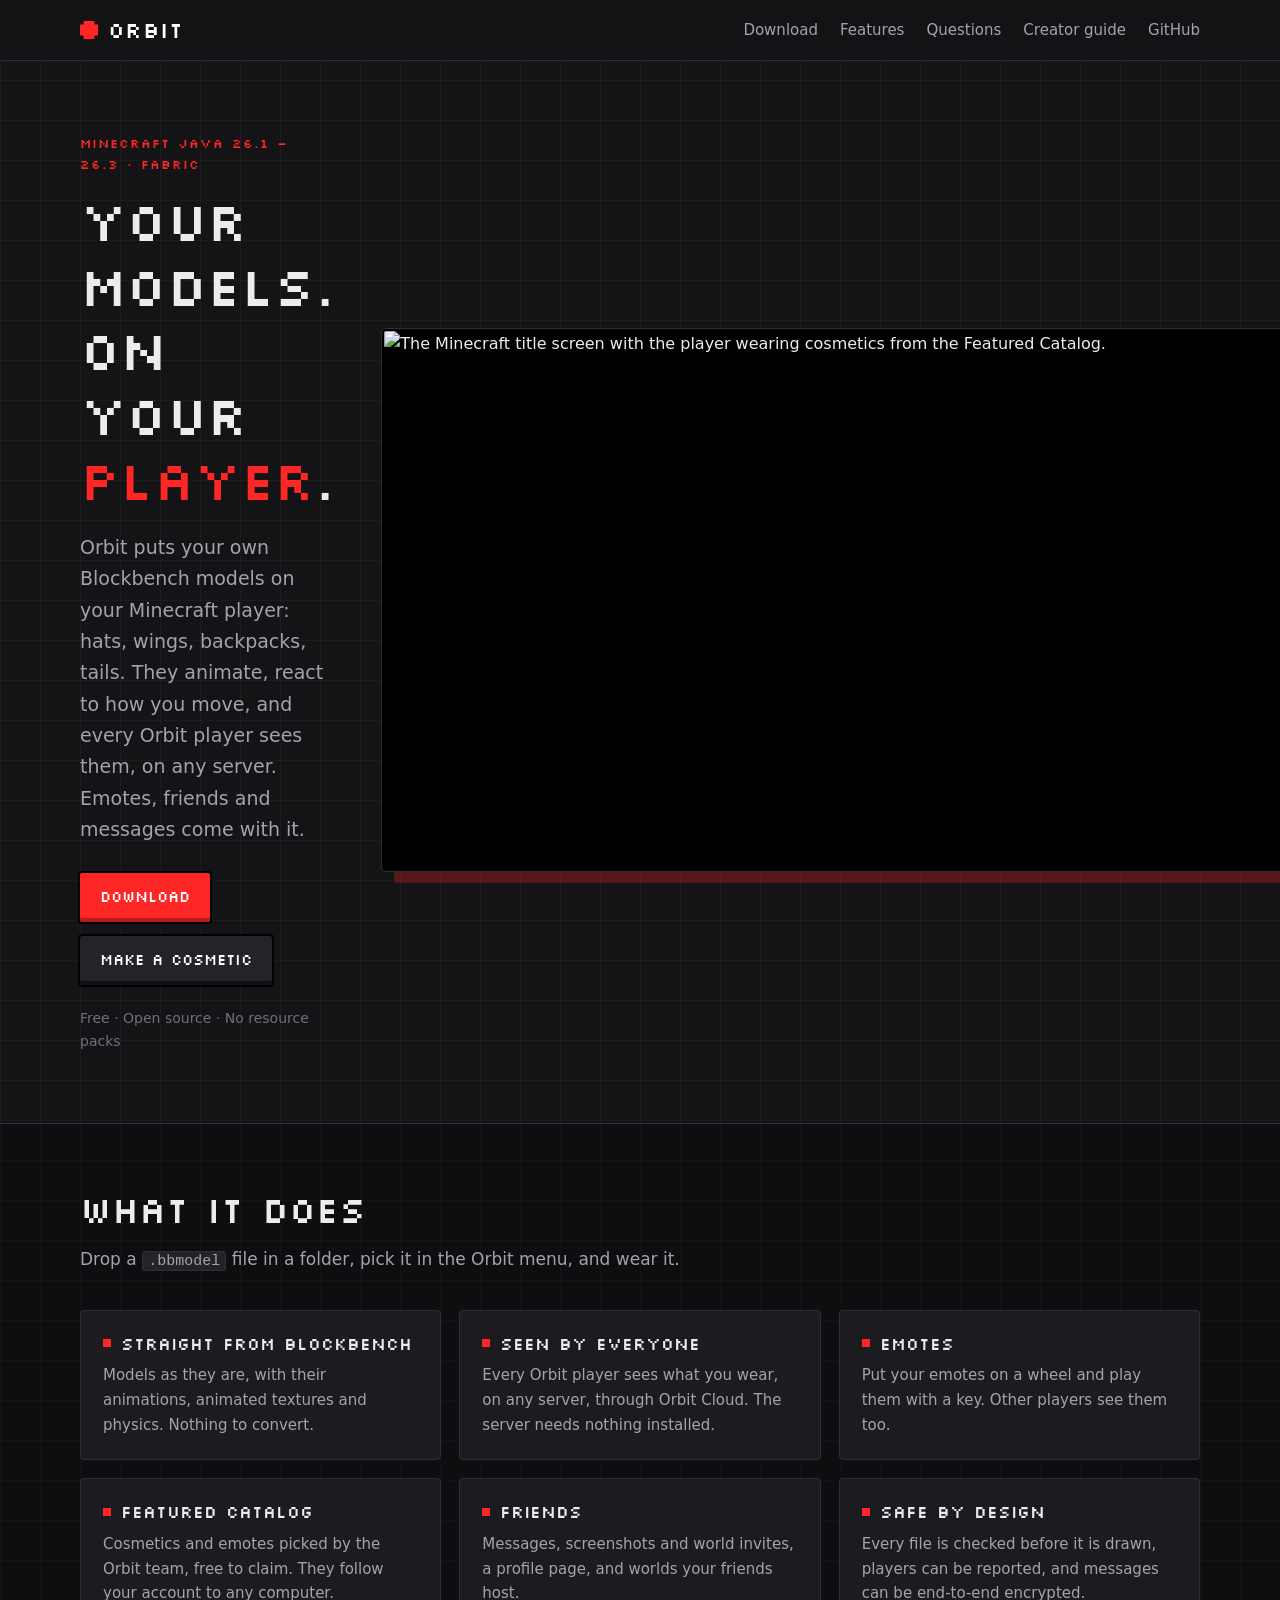
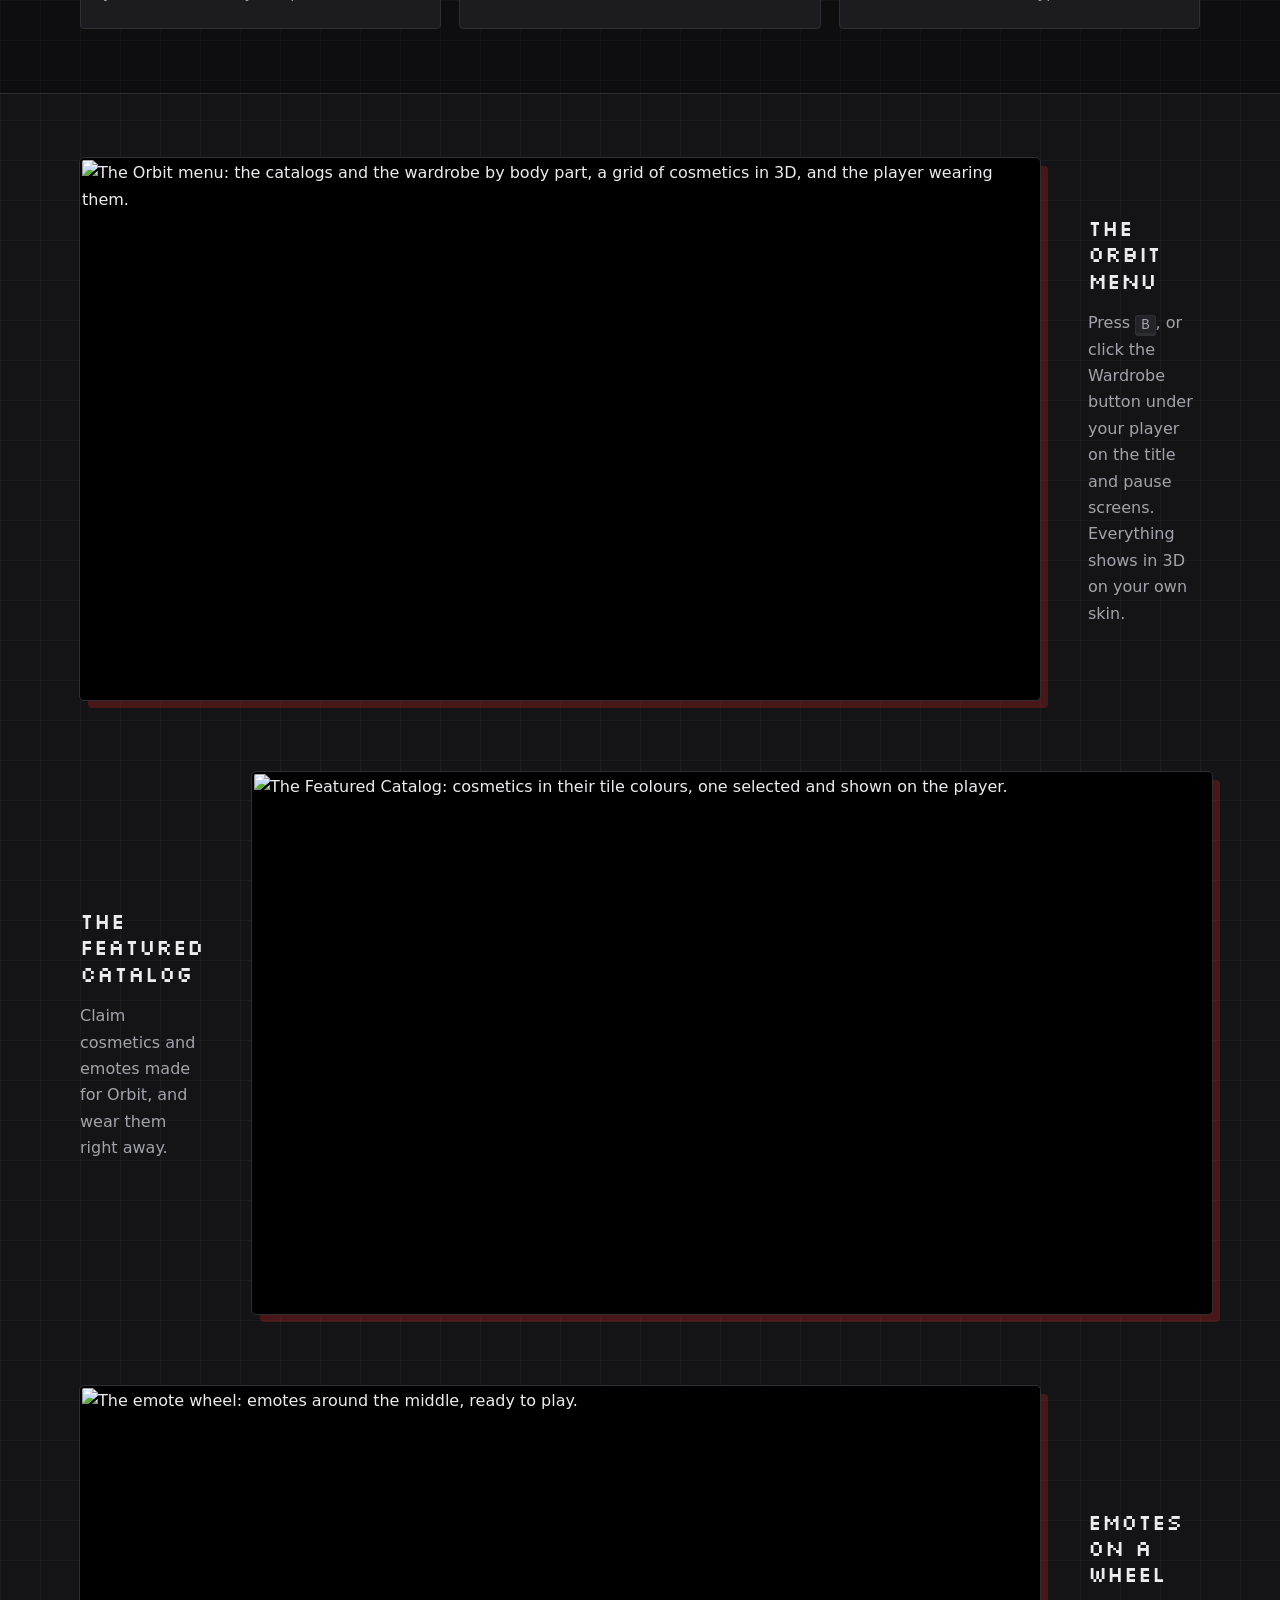
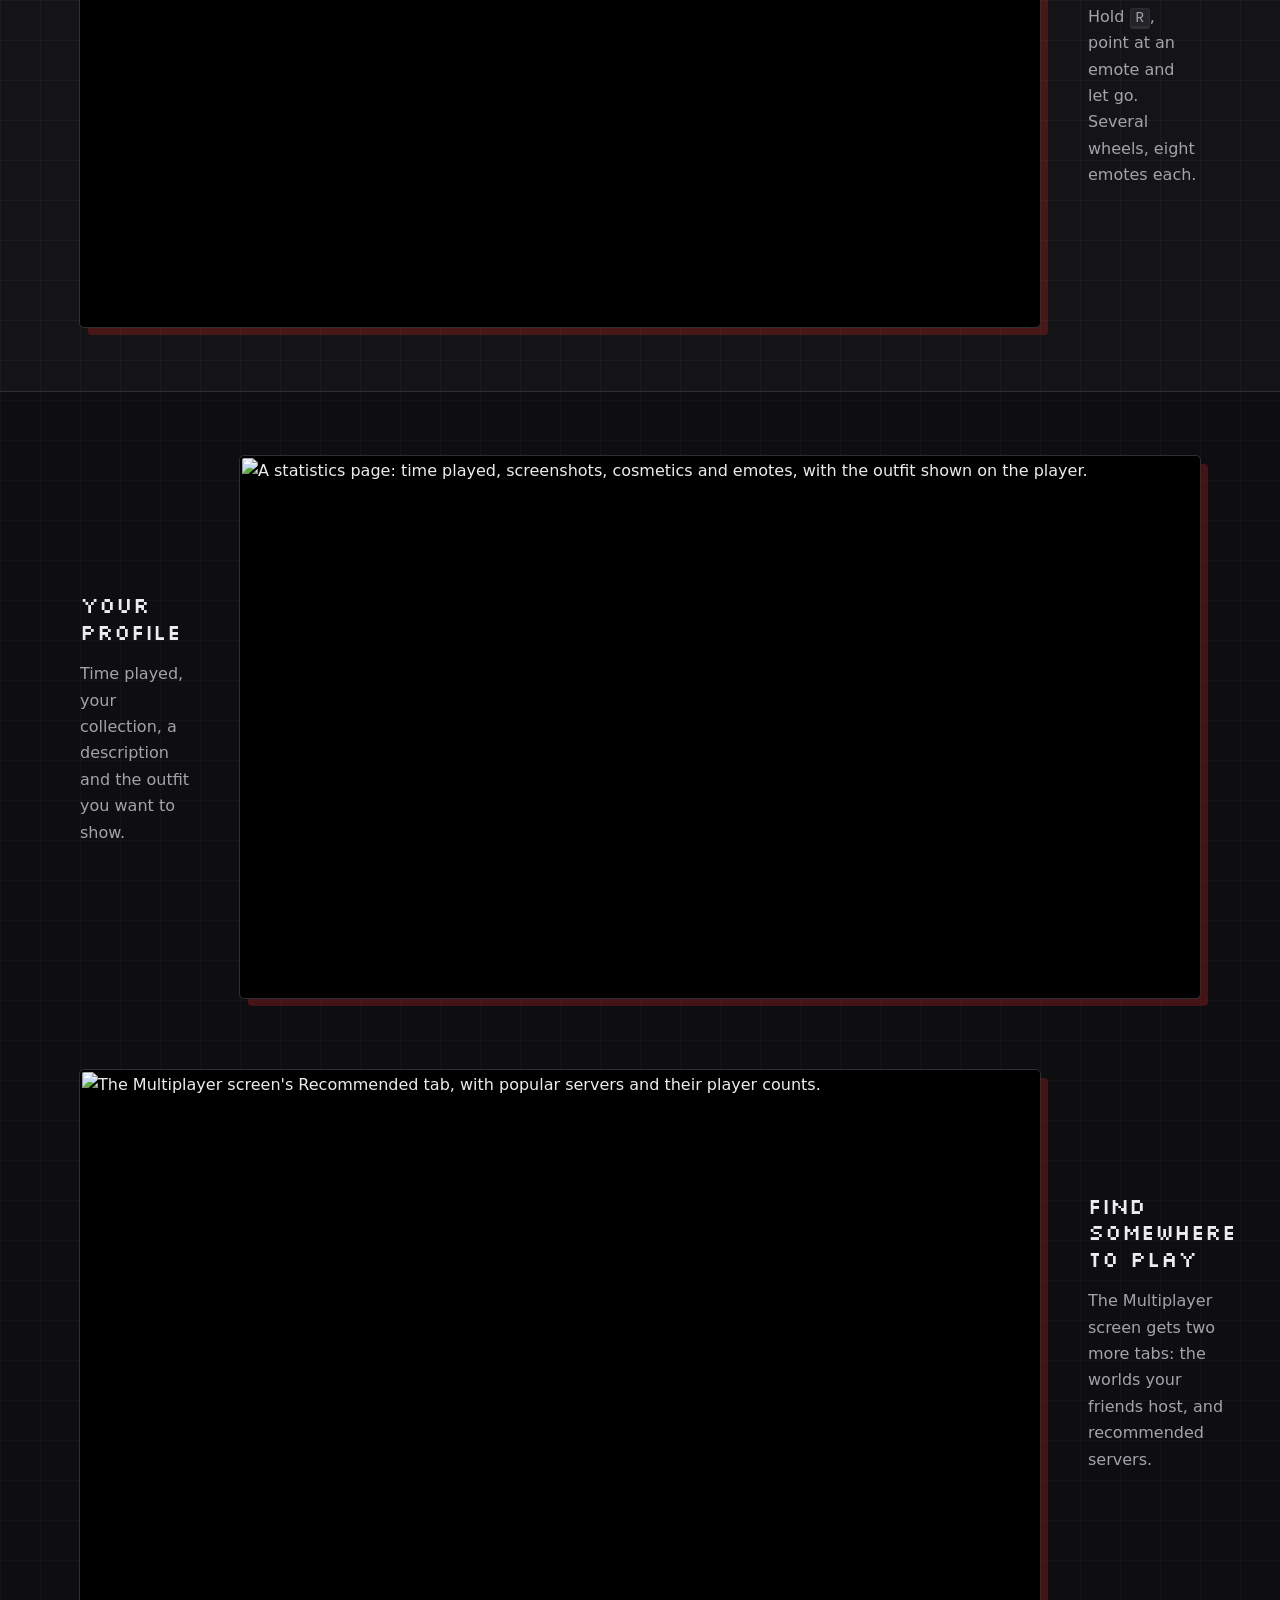
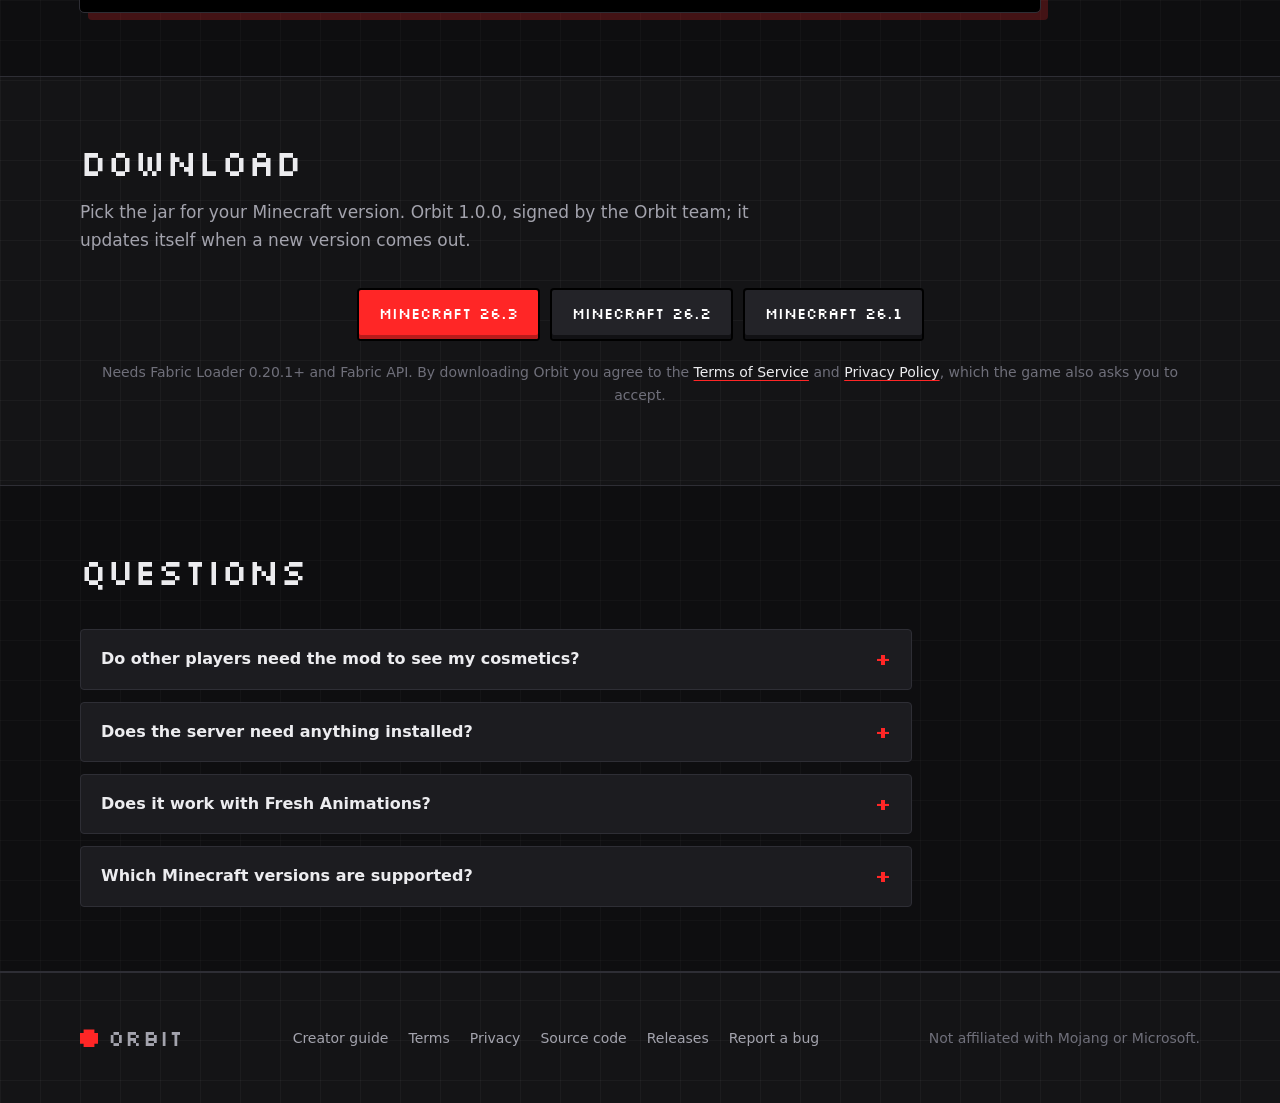
==== website/index.html @ dd3e4bec "Orbit 1.0.0" ====
<!doctype html>
<html lang="en">
<head>
	<meta charset="utf-8">
	<meta name="viewport" content="width=device-width, initial-scale=1">
	<title>Orbit – cosmetics, friends and more for Minecraft</title>
	<meta name="description" content="Wear your own Blockbench cosmetics and play emotes in Minecraft Java 26.x: animated, physics-driven, and seen by every Orbit player on any server.">
	<meta name="theme-color" content="#141416">
	<link rel="canonical" href="https://orbitcosmetics.dev/">
	<meta property="og:type" content="website">
	<meta property="og:title" content="Orbit">
	<meta property="og:description" content="Wear your own Blockbench cosmetics in Minecraft: animated, physics-driven, and shared with other players.">
	<meta property="og:url" content="https://orbitcosmetics.dev/">
	<meta property="og:image" content="https://orbitcosmetics.dev/assets/img/social.png">
	<meta name="twitter:card" content="summary_large_image">
	<link rel="icon" type="image/png" sizes="32x32" href="assets/img/icon-32.png">
	<link rel="apple-touch-icon" href="assets/img/icon-180.png">
	<link rel="preconnect" href="https://fonts.googleapis.com">
	<link rel="preconnect" href="https://fonts.gstatic.com" crossorigin>
	<link rel="stylesheet" href="https://fonts.googleapis.com/css2?family=Silkscreen&display=swap">
	<link rel="stylesheet" href="assets/style.css">
</head>
<body>
	<header class="site-header">
		<div class="wrap">
			<a class="logo" href="./"><span class="dot" aria-hidden="true"></span>Orbit</a>
			<button class="nav-toggle" aria-expanded="false" aria-controls="nav">Menu</button>
			<nav class="nav" id="nav">
				<a href="#download">Download</a>
				<a href="#features">Features</a>
				<a href="#faq">Questions</a>
				<a href="guide.html">Creator guide</a>
				<a href="https://github.com/ImNinnn/Orbit-Cosmetics">GitHub</a>
			</nav>
		</div>
	</header>

	<main>
		<section class="hero">
			<div class="wrap">
				<div>
					<p class="eyebrow">Minecraft Java 26.1 – 26.3 · Fabric</p>
					<h1>Your models.<br>On your <span class="accent">player</span>.</h1>
					<p class="lead">Orbit puts your own Blockbench models on your Minecraft player: hats, wings, backpacks, tails. They animate, react to how you move, and every Orbit player sees them, on any server. Emotes, friends and messages come with it.</p>
					<div class="button-row">
						<a class="button" href="#download">Download</a>
						<a class="button secondary" href="guide.html">Make a cosmetic</a>
					</div>
					<p class="meta">Free · Open source · No resource packs</p>
				</div>
				<img class="shot" src="assets/img/hero.webp" width="960" height="540" alt="The Minecraft title screen with the player wearing cosmetics from the Featured Catalog.">
			</div>
		</section>

		<section id="features" class="band">
			<div class="wrap">
				<div class="section-head">
					<h2>What it does</h2>
					<p>Drop a <code>.bbmodel</code> file in a folder, pick it in the Orbit menu, and wear it.</p>
				</div>
				<div class="features">
					<div class="card">
						<h3>Straight from Blockbench</h3>
						<p>Models as they are, with their animations, animated textures and physics. Nothing to convert.</p>
					</div>
					<div class="card">
						<h3>Seen by everyone</h3>
						<p>Every Orbit player sees what you wear, on any server, through Orbit Cloud. The server needs nothing installed.</p>
					</div>
					<div class="card">
						<h3>Emotes</h3>
						<p>Put your emotes on a wheel and play them with a key. Other players see them too.</p>
					</div>
					<div class="card">
						<h3>Featured Catalog</h3>
						<p>Cosmetics and emotes picked by the Orbit team, free to claim. They follow your account to any computer.</p>
					</div>
					<div class="card">
						<h3>Friends</h3>
						<p>Messages, screenshots and world invites, a profile page, and worlds your friends host.</p>
					</div>
					<div class="card">
						<h3>Safe by design</h3>
						<p>Every file is checked before it is drawn, players can be reported, and messages can be end-to-end encrypted.</p>
					</div>
				</div>
			</div>
		</section>

		<section>
			<div class="wrap">
				<div class="split">
					<img class="shot" src="assets/img/wardrobe.webp" width="960" height="540" loading="lazy" alt="The Orbit menu: the catalogs and the wardrobe by body part, a grid of cosmetics in 3D, and the player wearing them.">
					<div>
						<h3>The Orbit menu</h3>
						<p>Press <kbd>B</kbd>, or click the Wardrobe button under your player on the title and pause screens. Everything shows in 3D on your own skin.</p>
					</div>
				</div>
				<div class="split flip">
					<img class="shot" src="assets/img/catalog.webp" width="960" height="540" loading="lazy" alt="The Featured Catalog: cosmetics in their tile colours, one selected and shown on the player.">
					<div>
						<h3>The Featured Catalog</h3>
						<p>Claim cosmetics and emotes made for Orbit, and wear them right away.</p>
					</div>
				</div>
				<div class="split">
					<img class="shot" src="assets/img/wheel.webp" width="960" height="540" loading="lazy" alt="The emote wheel: emotes around the middle, ready to play.">
					<div>
						<h3>Emotes on a wheel</h3>
						<p>Hold <kbd>R</kbd>, point at an emote and let go. Several wheels, eight emotes each.</p>
					</div>
				</div>
			</div>
		</section>

		<section class="band">
			<div class="wrap">
				<div class="split flip">
					<img class="shot" src="assets/img/stats.webp" width="960" height="540" loading="lazy" alt="A statistics page: time played, screenshots, cosmetics and emotes, with the outfit shown on the player.">
					<div>
						<h3>Your profile</h3>
						<p>Time played, your collection, a description and the outfit you want to show.</p>
					</div>
				</div>
				<div class="split">
					<img class="shot" src="assets/img/servers.webp" width="960" height="540" loading="lazy" alt="The Multiplayer screen's Recommended tab, with popular servers and their player counts.">
					<div>
						<h3>Find somewhere to play</h3>
						<p>The Multiplayer screen gets two more tabs: the worlds your friends host, and recommended servers.</p>
					</div>
				</div>
			</div>
		</section>

		<section id="download">
			<div class="wrap">
				<div class="section-head">
					<h2>Download</h2>
					<p>Pick the jar for your Minecraft version. <span data-latest>Orbit 1.0.0</span>, signed by the Orbit team; it updates itself when a new version comes out.</p>
				</div>
				<div class="downloads">
					<a class="button" data-target="26.3" href="https://api.orbitcosmetics.dev/v1/mod/releases/1.0.0/26.3">Minecraft 26.3</a>
					<a class="button secondary" data-target="26.2" href="https://api.orbitcosmetics.dev/v1/mod/releases/1.0.0/26.2">Minecraft 26.2</a>
					<a class="button secondary" data-target="26.1" href="https://api.orbitcosmetics.dev/v1/mod/releases/1.0.0/26.1">Minecraft 26.1</a>
				</div>
				<p class="meta">Needs Fabric Loader 0.20.1+ and Fabric API. By downloading Orbit you agree to the <a href="terms.html">Terms of Service</a> and <a href="privacy.html">Privacy Policy</a>, which the game also asks you to accept.</p>
			</div>
		</section>

		<section id="faq" class="band">
			<div class="wrap">
				<div class="section-head">
					<h2>Questions</h2>
				</div>
				<div class="faq">
					<details>
						<summary>Do other players need the mod to see my cosmetics?</summary>
						<p>Yes. Cosmetics are drawn by Orbit, so only players who have it see them. Players without it play normally.</p>
					</details>
					<details>
						<summary>Does the server need anything installed?</summary>
						<p>No. Orbit works through Orbit Cloud, as long as you play with a real Minecraft account.</p>
					</details>
					<details>
						<summary>Does it work with Fresh Animations?</summary>
						<p>Yes. Cosmetics follow the model that is actually drawn, including Entity Model Features packs such as Fresh Animations.</p>
					</details>
					<details>
						<summary>Which Minecraft versions are supported?</summary>
						<p>Minecraft Java 26.1, 26.2 and 26.3 with Fabric Loader 0.20.1+ and Fabric API. Download the jar made for your version.</p>
					</details>
				</div>
			</div>
		</section>
	</main>

	<footer class="site-footer">
		<div class="wrap">
			<a class="logo" href="./"><span class="dot" aria-hidden="true"></span>Orbit</a>
			<nav>
				<a href="guide.html">Creator guide</a>
				<a href="terms.html">Terms</a>
				<a href="privacy.html">Privacy</a>
				<a href="https://github.com/ImNinnn/Orbit-Cosmetics">Source code</a>
				<a href="https://github.com/ImNinnn/Orbit-Cosmetics/releases">Releases</a>
				<a href="https://github.com/ImNinnn/Orbit-Cosmetics/issues">Report a bug</a>
			</nav>
			<p>Not affiliated with Mojang or Microsoft.</p>
		</div>
	</footer>

	<script src="assets/site.js" defer></script>
</body>
</html>
---- website/assets/style.css ----
/* Orbit website. Dark grid, Orbit red, pixel headings. */

:root {
	--bg: #141416;
	--grid: rgba(255, 255, 255, 0.035);
	--panel: #1c1c20;
	--panel-2: #232328;
	--border: #2e2e35;
	--text: #ececef;
	--muted: #a3a3ad;
	--faint: #6f6f7a;
	--red: #ff2626;
	--red-dark: #b81b1b;
	--green: #7ce38b;
	--yellow: #ffcc4d;
	--pixel: "Silkscreen", ui-monospace, monospace;
	--body: system-ui, -apple-system, "Segoe UI", Roboto, "Helvetica Neue", Arial, sans-serif;
	--mono: ui-monospace, "SFMono-Regular", Menlo, Consolas, monospace;
	--radius: 4px;
	--max: 1120px;
	color-scheme: dark;
}

* {
	box-sizing: border-box;
}

html {
	scroll-behavior: smooth;
	scroll-padding-top: 72px;
}

body {
	margin: 0;
	background-color: var(--bg);
	background-image:
		linear-gradient(var(--grid) 1px, transparent 1px),
		linear-gradient(90deg, var(--grid) 1px, transparent 1px);
	background-size: 40px 40px;
	color: var(--text);
	font: 16px/1.65 var(--body);
	-webkit-font-smoothing: antialiased;
}

img {
	max-width: 100%;
	height: auto;
	display: block;
}

a {
	color: var(--text);
	text-decoration-color: var(--red);
	text-underline-offset: 3px;
}

a:hover {
	color: #fff;
}

code,
kbd {
	font-family: var(--mono);
	font-size: 0.88em;
	background: var(--panel-2);
	border: 1px solid var(--border);
	border-radius: 3px;
	padding: 0.05em 0.35em;
}

kbd {
	border-bottom-width: 3px;
}

pre {
	background: #0e0e10;
	border: 1px solid var(--border);
	border-radius: var(--radius);
	padding: 16px;
	overflow-x: auto;
	font: 13.5px/1.55 var(--mono);
}

pre code {
	background: none;
	border: 0;
	padding: 0;
	font-size: inherit;
}

.wrap {
	width: min(var(--max), 100% - 32px);
	margin-inline: auto;
}

/* ---------------------------------------------------------------- header */

.site-header {
	position: sticky;
	top: 0;
	z-index: 10;
	background: rgba(20, 20, 22, 0.88);
	backdrop-filter: blur(8px);
	border-bottom: 1px solid var(--border);
}

.site-header .wrap {
	display: flex;
	align-items: center;
	gap: 24px;
	height: 60px;
}

.logo {
	display: flex;
	align-items: center;
	gap: 10px;
	font-family: var(--pixel);
	font-size: 22px;
	text-decoration: none;
	color: #fff;
	letter-spacing: 0.02em;
}

.dot {
	width: 18px;
	height: 18px;
	background: var(--red);
	/* The pixel dot from the Orbit icon. */
	clip-path: polygon(20% 0, 80% 0, 80% 20%, 100% 20%, 100% 80%, 80% 80%, 80% 100%, 20% 100%, 20% 80%, 0 80%, 0 20%, 20% 20%);
	flex: none;
}

.nav {
	display: flex;
	gap: 22px;
	margin-left: auto;
	align-items: center;
}

.nav a {
	color: var(--muted);
	text-decoration: none;
	font-size: 15px;
}

.nav a:hover,
.nav a[aria-current="page"] {
	color: #fff;
}

.nav-toggle {
	display: none;
	margin-left: auto;
	background: none;
	border: 1px solid var(--border);
	color: var(--text);
	border-radius: var(--radius);
	padding: 6px 10px;
	font: inherit;
	cursor: pointer;
}

/* ---------------------------------------------------------------- buttons */

.button {
	display: inline-flex;
	align-items: center;
	gap: 10px;
	padding: 12px 20px;
	font-family: var(--pixel);
	font-size: 15px;
	text-decoration: none;
	color: #fff;
	background: var(--red);
	border: 0;
	border-radius: 2px;
	box-shadow: inset 0 -4px 0 var(--red-dark), 0 0 0 2px #000;
	transition: transform 0.08s ease, filter 0.15s ease;
}

.button:hover {
	color: #fff;
	filter: brightness(1.08);
	transform: translateY(-1px);
}

.button:active {
	transform: translateY(1px);
	box-shadow: inset 0 -2px 0 var(--red-dark), 0 0 0 2px #000;
}

.button.secondary {
	background: var(--panel-2);
	box-shadow: inset 0 -4px 0 #111114, 0 0 0 2px #000;
}

.downloads {
	display: flex;
	flex-wrap: wrap;
	justify-content: center;
	gap: 14px;
	margin: 8px 0 18px;
}

#download .meta {
	text-align: center;
}

.button-row {
	display: flex;
	flex-wrap: wrap;
	gap: 14px;
	margin-top: 28px;
}

/* ---------------------------------------------------------------- hero */

.hero {
	padding: 72px 0 56px;
}

.hero .wrap {
	display: grid;
	grid-template-columns: 1.05fr 1fr;
	gap: 48px;
	align-items: center;
}

.eyebrow {
	font-family: var(--pixel);
	color: var(--red);
	font-size: 13px;
	letter-spacing: 0.08em;
	text-transform: uppercase;
	margin: 0 0 12px;
}

h1,
h2,
h3 {
	font-family: var(--pixel);
	font-weight: 400;
	line-height: 1.2;
	margin: 0;
}

h1 {
	font-size: clamp(34px, 5vw, 54px);
	letter-spacing: -0.01em;
}

h1 .accent {
	color: var(--red);
}

.lead {
	font-size: 19px;
	color: var(--muted);
	margin: 20px 0 0;
	max-width: 34em;
}

.meta {
	margin-top: 22px;
	font-size: 14px;
	color: var(--faint);
}

.shot {
	border: 2px solid #000;
	outline: 1px solid var(--border);
	border-radius: var(--radius);
	background: #000;
	box-shadow: 8px 8px 0 rgba(255, 38, 38, 0.22);
	image-rendering: auto;
}

.hero .shot {
	box-shadow: 12px 12px 0 rgba(255, 38, 38, 0.28);
}

/* ---------------------------------------------------------------- sections */

section {
	padding: 64px 0;
}

.section-head {
	max-width: 46em;
	margin-bottom: 36px;
}

.section-head h2 {
	font-size: clamp(26px, 3.4vw, 36px);
}

.section-head p {
	color: var(--muted);
	margin: 14px 0 0;
	font-size: 17px;
}

.band {
	background: rgba(0, 0, 0, 0.28);
	border-block: 1px solid var(--border);
}

.features {
	display: grid;
	grid-template-columns: repeat(3, 1fr);
	gap: 18px;
}

.card {
	background: var(--panel);
	border: 1px solid var(--border);
	border-radius: var(--radius);
	padding: 22px;
}

.card h3 {
	font-size: 17px;
	display: flex;
	align-items: center;
	gap: 10px;
}

.card h3::before {
	content: "";
	width: 8px;
	height: 8px;
	background: var(--red);
	flex: none;
}

.card p {
	color: var(--muted);
	margin: 10px 0 0;
	font-size: 15px;
}

.split {
	display: grid;
	grid-template-columns: 1fr 1fr;
	gap: 48px;
	align-items: center;
}

.split + .split {
	margin-top: 72px;
}

.split.flip > :first-child {
	order: 2;
}

.split h3 {
	font-size: 22px;
}

.split p,
.split li {
	color: var(--muted);
}

.split ul {
	padding-left: 20px;
	margin: 14px 0 0;
}

.split li + li {
	margin-top: 6px;
}

.stack {
	display: grid;
	gap: 14px;
}

.steps {
	counter-reset: step;
	display: grid;
	grid-template-columns: repeat(4, 1fr);
	gap: 18px;
	list-style: none;
	padding: 0;
	margin: 0;
}

.steps li {
	counter-increment: step;
	background: var(--panel);
	border: 1px solid var(--border);
	border-radius: var(--radius);
	padding: 22px;
	color: var(--muted);
	font-size: 15px;
}

.steps li::before {
	content: counter(step);
	display: grid;
	place-items: center;
	width: 34px;
	height: 34px;
	margin-bottom: 14px;
	font-family: var(--pixel);
	color: #fff;
	background: var(--red);
	box-shadow: inset 0 -3px 0 var(--red-dark);
}

.steps strong {
	color: var(--text);
}

.steps li > strong:first-child {
	display: block;
	margin-bottom: 4px;
}

.table-wrap {
	overflow-x: auto;
	border: 1px solid var(--border);
	border-radius: var(--radius);
}

table {
	width: 100%;
	border-collapse: collapse;
	font-size: 15px;
	background: var(--panel);
}

th,
td {
	text-align: left;
	padding: 11px 14px;
	border-bottom: 1px solid var(--border);
	vertical-align: top;
}

th {
	font-weight: 600;
	color: var(--text);
	background: var(--panel-2);
}

td {
	color: var(--muted);
}

tr:last-child td {
	border-bottom: 0;
}

.note {
	border-left: 4px solid var(--red);
	background: var(--panel);
	padding: 14px 18px;
	border-radius: 0 var(--radius) var(--radius) 0;
	color: var(--muted);
	margin: 24px 0;
}

.note strong {
	color: var(--text);
}

/* ---------------------------------------------------------------- FAQ */

.faq {
	display: grid;
	gap: 12px;
	max-width: 52em;
}

.faq details {
	background: var(--panel);
	border: 1px solid var(--border);
	border-radius: var(--radius);
	padding: 0 20px;
}

.faq summary {
	cursor: pointer;
	padding: 16px 0;
	font-weight: 600;
	list-style: none;
	display: flex;
	justify-content: space-between;
	gap: 16px;
}

.faq summary::-webkit-details-marker {
	display: none;
}

.faq summary::after {
	content: "+";
	font-family: var(--pixel);
	color: var(--red);
}

.faq details[open] summary::after {
	content: "−";
}

.faq details p {
	color: var(--muted);
	margin: 0 0 18px;
}

/* ---------------------------------------------------------------- guide page */

.doc {
	display: grid;
	grid-template-columns: 220px 1fr;
	gap: 48px;
	padding: 48px 0 80px;
}

.toc {
	position: sticky;
	top: 84px;
	align-self: start;
	font-size: 14px;
}

.toc p {
	font-family: var(--pixel);
	color: var(--red);
	margin: 0 0 10px;
	font-size: 12px;
	letter-spacing: 0.08em;
	text-transform: uppercase;
}

.toc a {
	display: block;
	color: var(--muted);
	text-decoration: none;
	padding: 4px 0;
}

.toc a:hover {
	color: #fff;
}

.prose {
	min-width: 0;
	max-width: 50em;
}

.prose h1 {
	font-size: clamp(30px, 4vw, 42px);
}

.prose h2 {
	font-size: 26px;
	margin: 56px 0 14px;
	padding-top: 8px;
}

.prose h3 {
	font-size: 18px;
	margin: 32px 0 10px;
}

.prose p,
.prose li {
	color: #c9c9d1;
}

.prose li + li {
	margin-top: 6px;
}

.prose .shot {
	margin: 24px 0;
}

/* ---------------------------------------------------------------- footer */

.site-footer {
	border-top: 1px solid var(--border);
	padding: 40px 0;
	color: var(--faint);
	font-size: 14px;
}

.site-footer .wrap {
	display: flex;
	flex-wrap: wrap;
	gap: 16px 32px;
	align-items: center;
	justify-content: space-between;
}

.site-footer nav {
	display: flex;
	flex-wrap: wrap;
	gap: 20px;
}

.site-footer a {
	color: var(--muted);
	text-decoration: none;
}

.site-footer a:hover {
	color: #fff;
}

/* ---------------------------------------------------------------- small screens */

@media (max-width: 900px) {
	.hero .wrap,
	.split {
		grid-template-columns: 1fr;
	}

	.split.flip > :first-child {
		order: 0;
	}

	.features {
		grid-template-columns: 1fr 1fr;
	}

	.steps {
		grid-template-columns: 1fr 1fr;
	}

	.doc {
		grid-template-columns: 1fr;
	}

	.toc {
		position: static;
		border: 1px solid var(--border);
		background: var(--panel);
		border-radius: var(--radius);
		padding: 16px;
	}
}

@media (max-width: 720px) {
	.nav-toggle {
		display: block;
	}

	.nav {
		display: none;
		position: absolute;
		top: 60px;
		left: 0;
		right: 0;
		flex-direction: column;
		align-items: flex-start;
		gap: 0;
		padding: 8px 16px 16px;
		background: var(--bg);
		border-bottom: 1px solid var(--border);
	}

	.nav.open {
		display: flex;
	}

	.nav a {
		padding: 10px 0;
		width: 100%;
	}

	.features,
	.steps {
		grid-template-columns: 1fr;
	}

	.shot,
	.hero .shot {
		box-shadow: 5px 5px 0 rgba(255, 38, 38, 0.25);
	}

	.hero {
		padding-top: 44px;
	}

	section {
		padding: 48px 0;
	}
}

@media (prefers-reduced-motion: reduce) {
	html {
		scroll-behavior: auto;
	}

	.button {
		transition: none;
	}
}
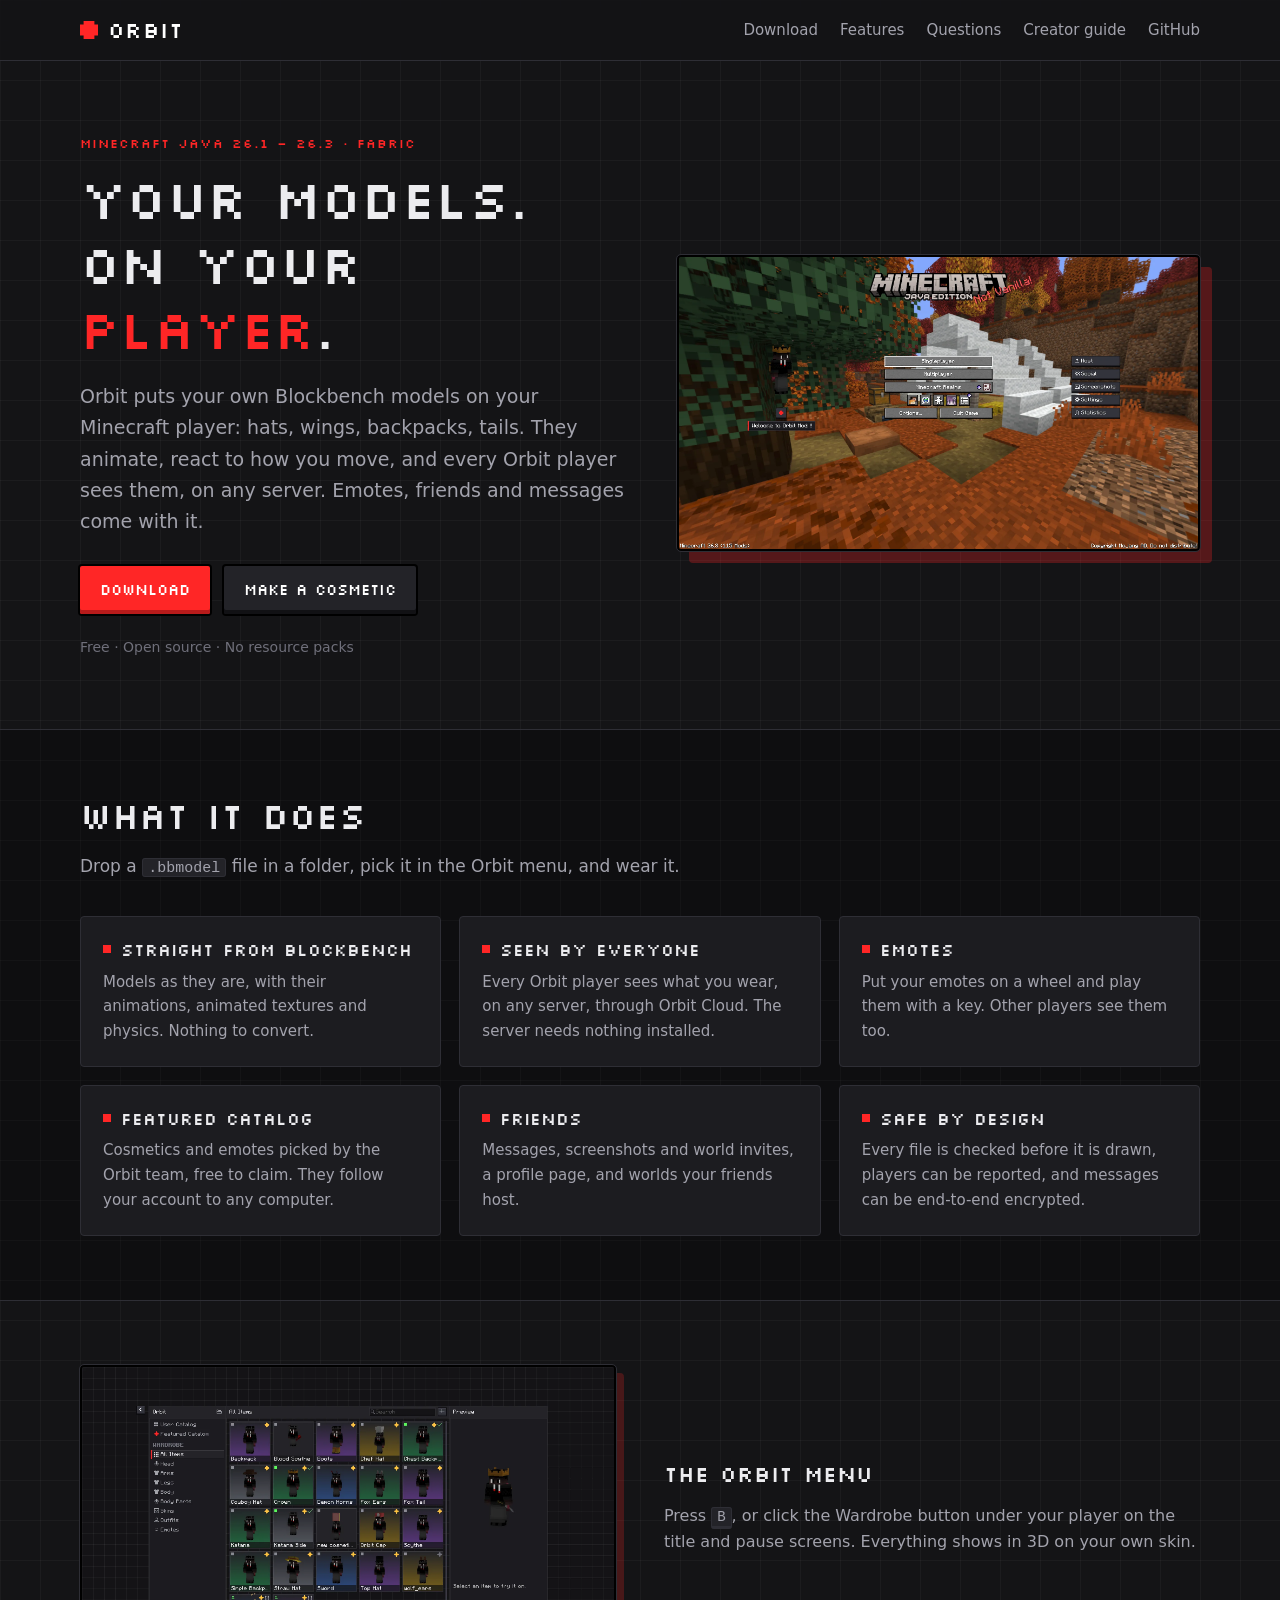
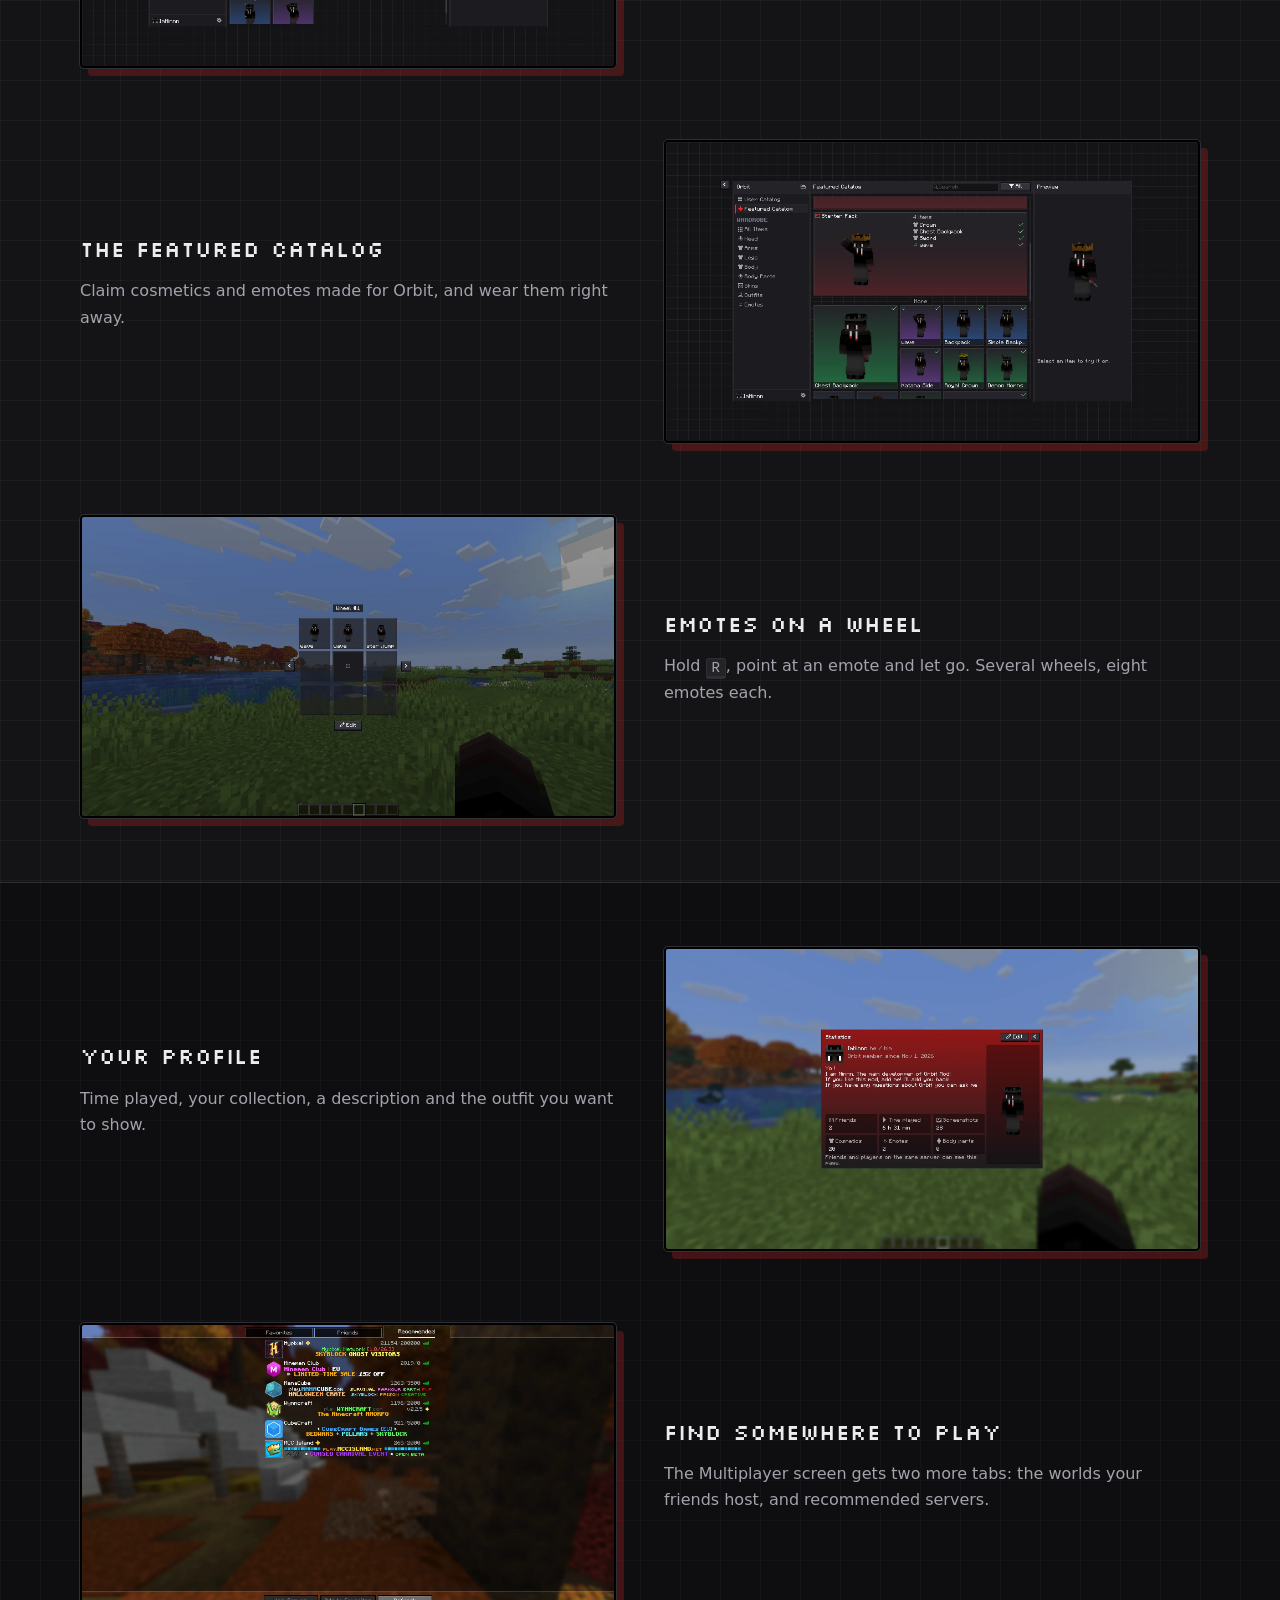
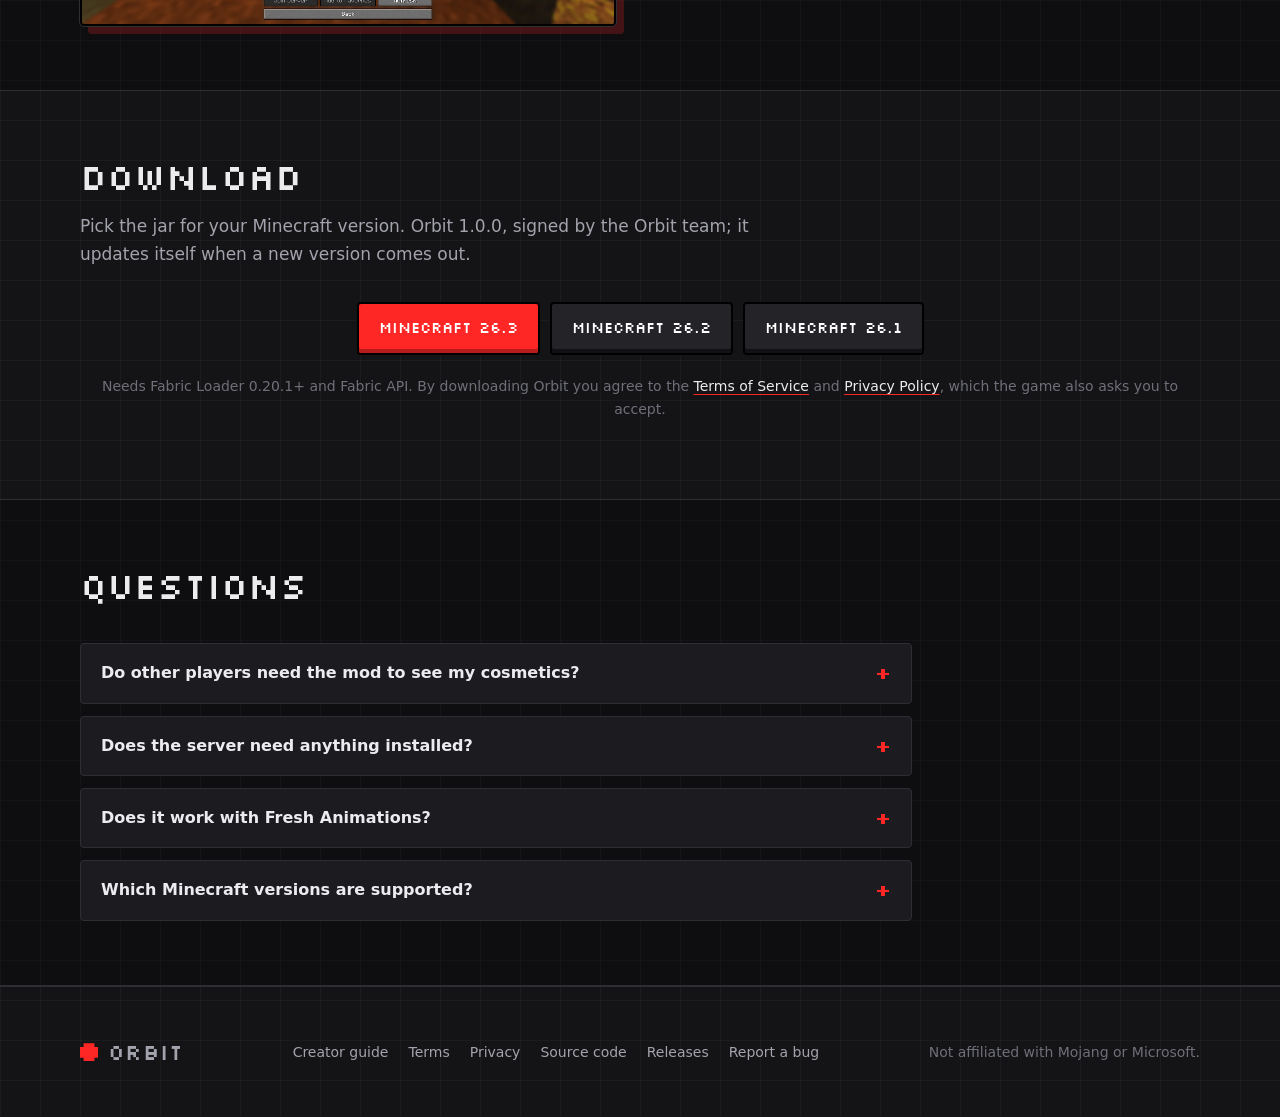
==== commit 36478cd4: "Website screenshots, links to Orbit-Mod, updated terms and privacy policy" ====
--- a/website/index.html
+++ b/website/index.html
@@ -30,7 +30,7 @@
 				<a href="#features">Features</a>
 				<a href="#faq">Questions</a>
 				<a href="guide.html">Creator guide</a>
-				<a href="https://github.com/ImNinnn/Orbit-Cosmetics">GitHub</a>
+				<a href="https://github.com/ImNinnn/Orbit-Mod">GitHub</a>
 			</nav>
 		</div>
 	</header>
@@ -181,9 +181,9 @@
 				<a href="guide.html">Creator guide</a>
 				<a href="terms.html">Terms</a>
 				<a href="privacy.html">Privacy</a>
-				<a href="https://github.com/ImNinnn/Orbit-Cosmetics">Source code</a>
-				<a href="https://github.com/ImNinnn/Orbit-Cosmetics/releases">Releases</a>
-				<a href="https://github.com/ImNinnn/Orbit-Cosmetics/issues">Report a bug</a>
+				<a href="https://github.com/ImNinnn/Orbit-Mod">Source code</a>
+				<a href="https://github.com/ImNinnn/Orbit-Mod/releases">Releases</a>
+				<a href="https://github.com/ImNinnn/Orbit-Mod/issues">Report a bug</a>
 			</nav>
 			<p>Not affiliated with Mojang or Microsoft.</p>
 		</div>
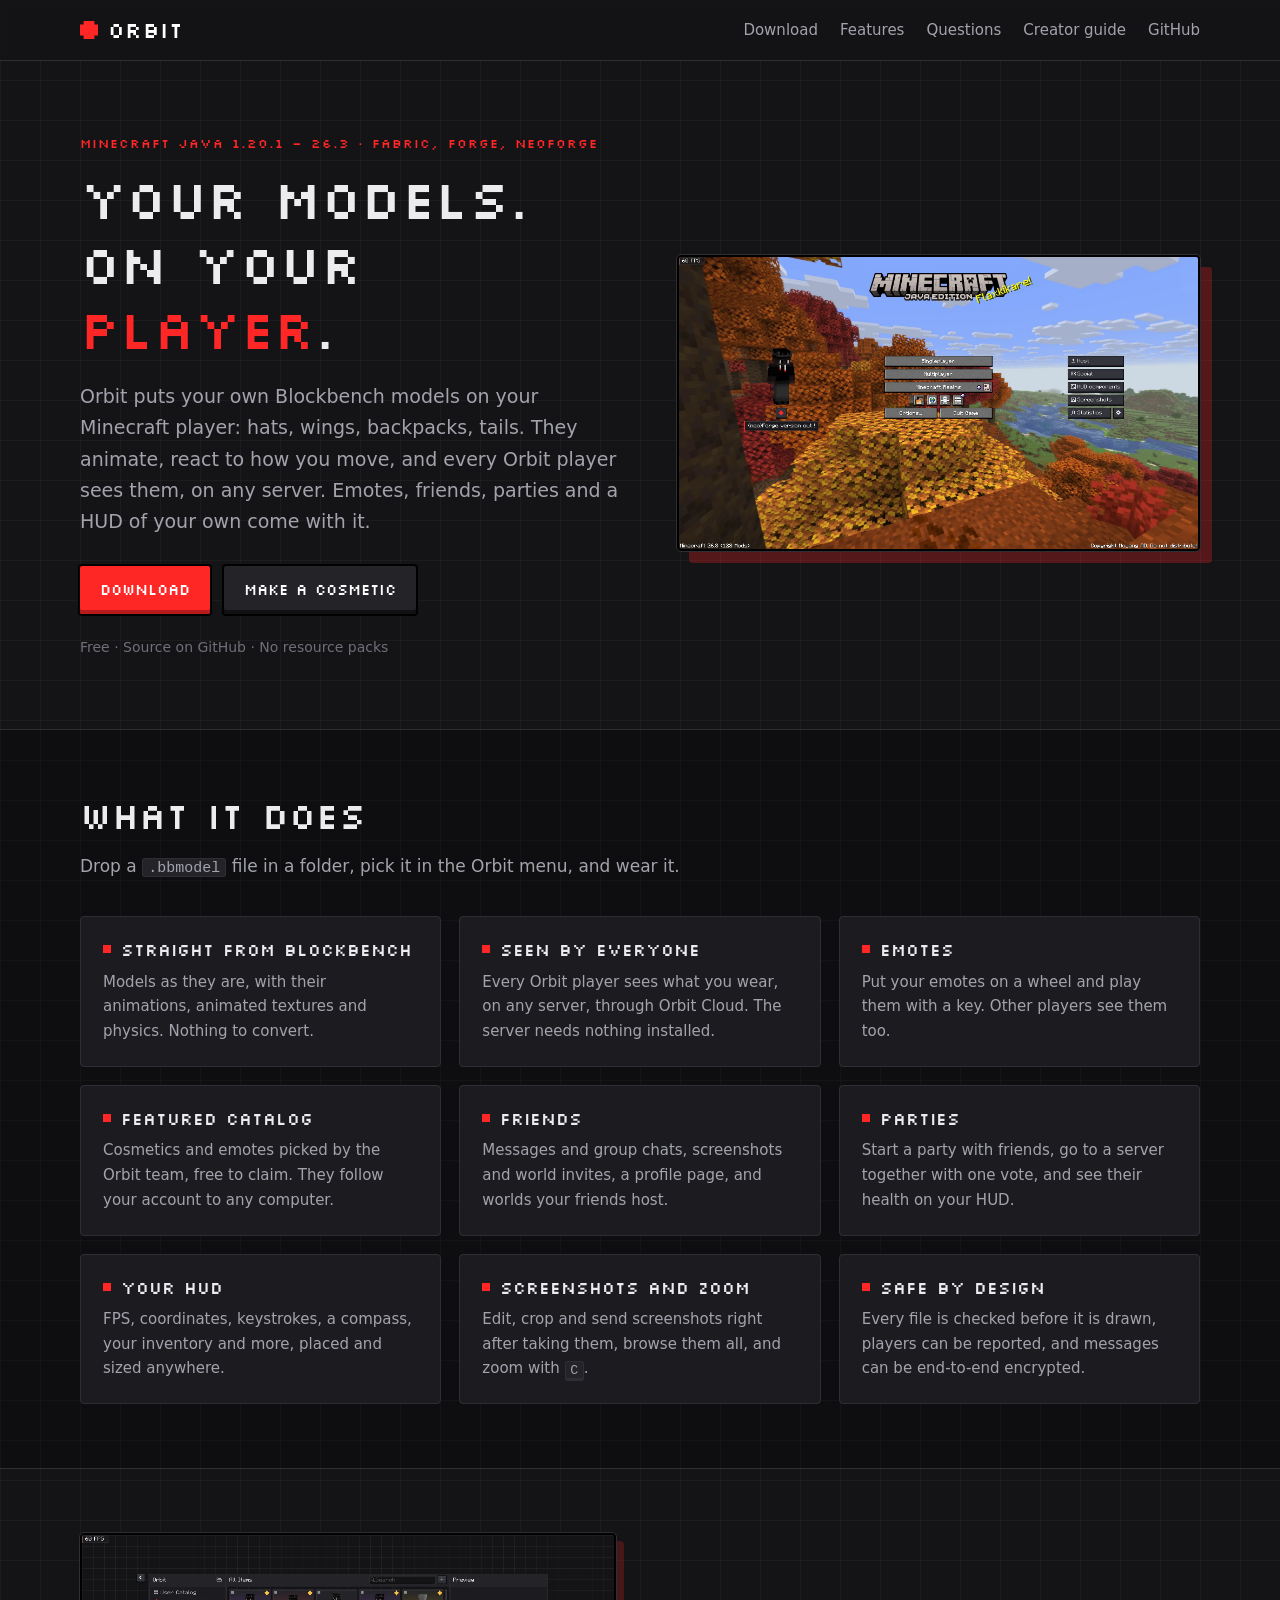
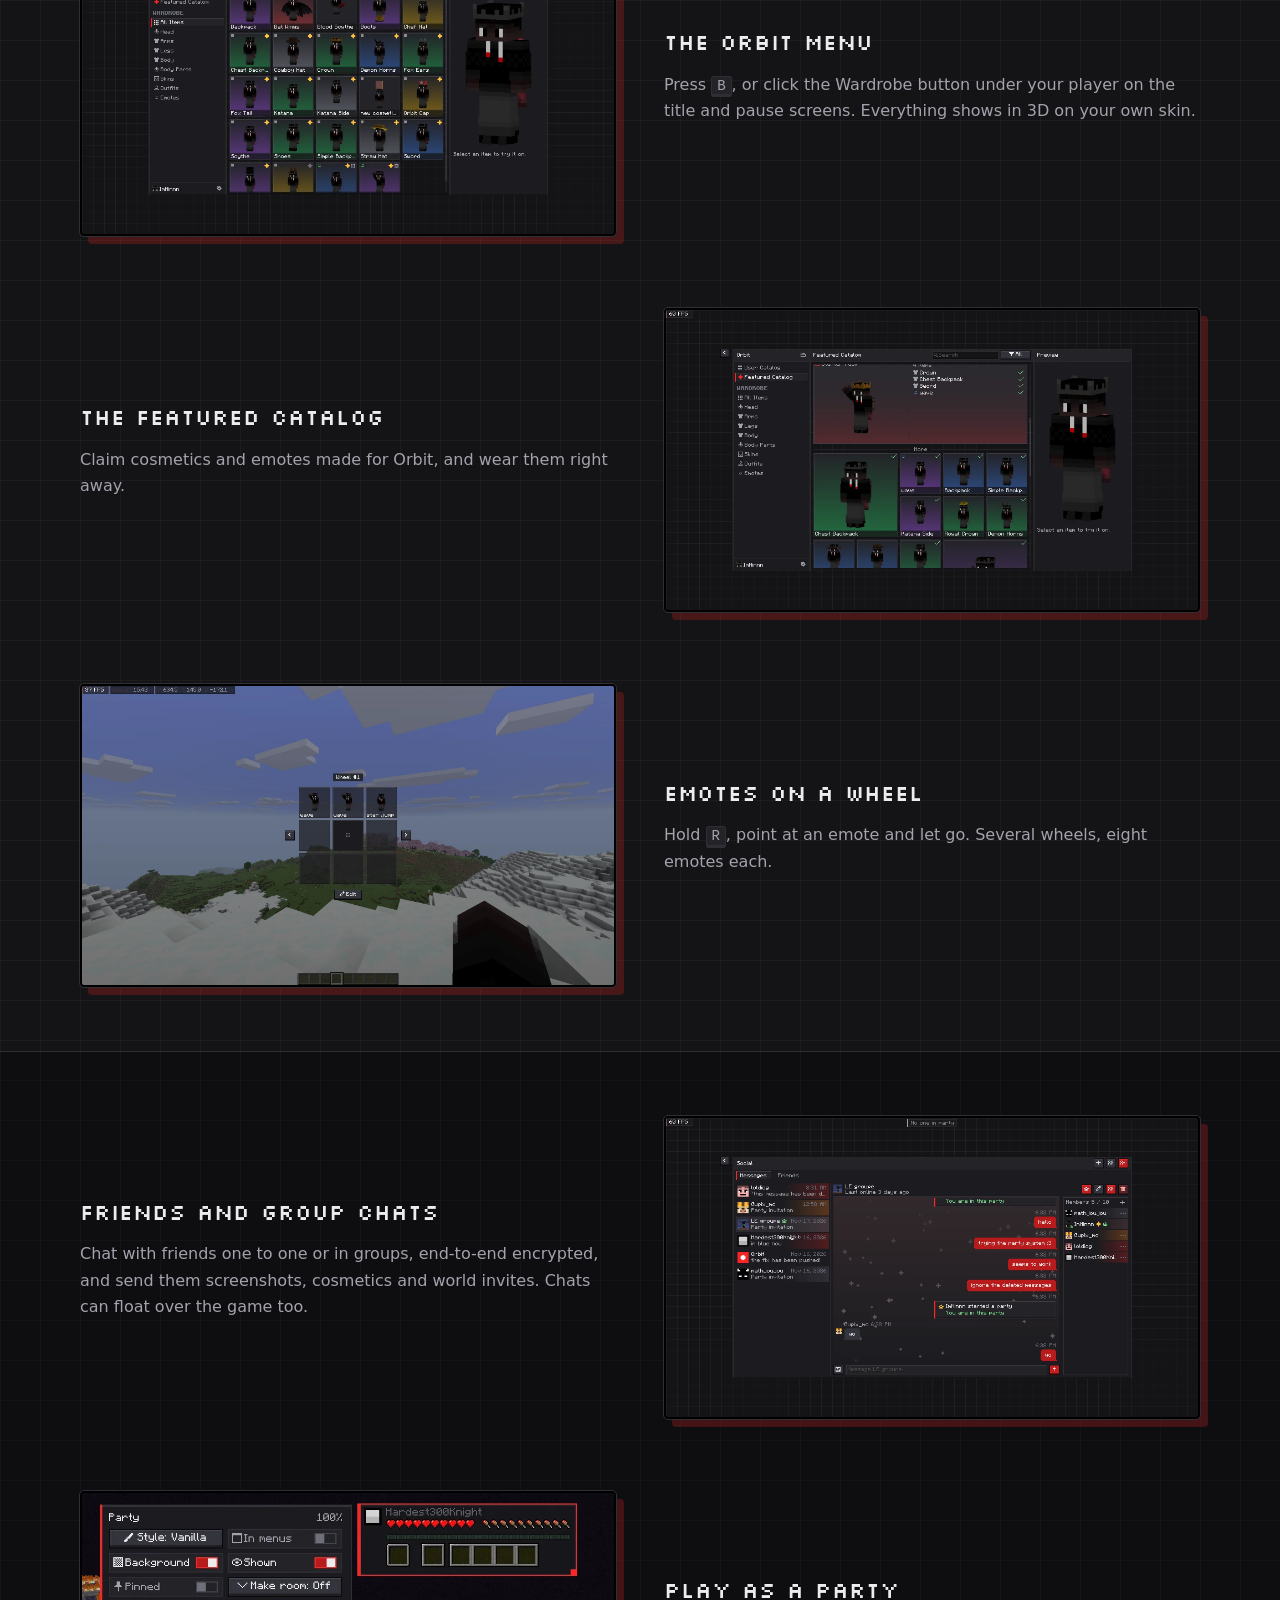
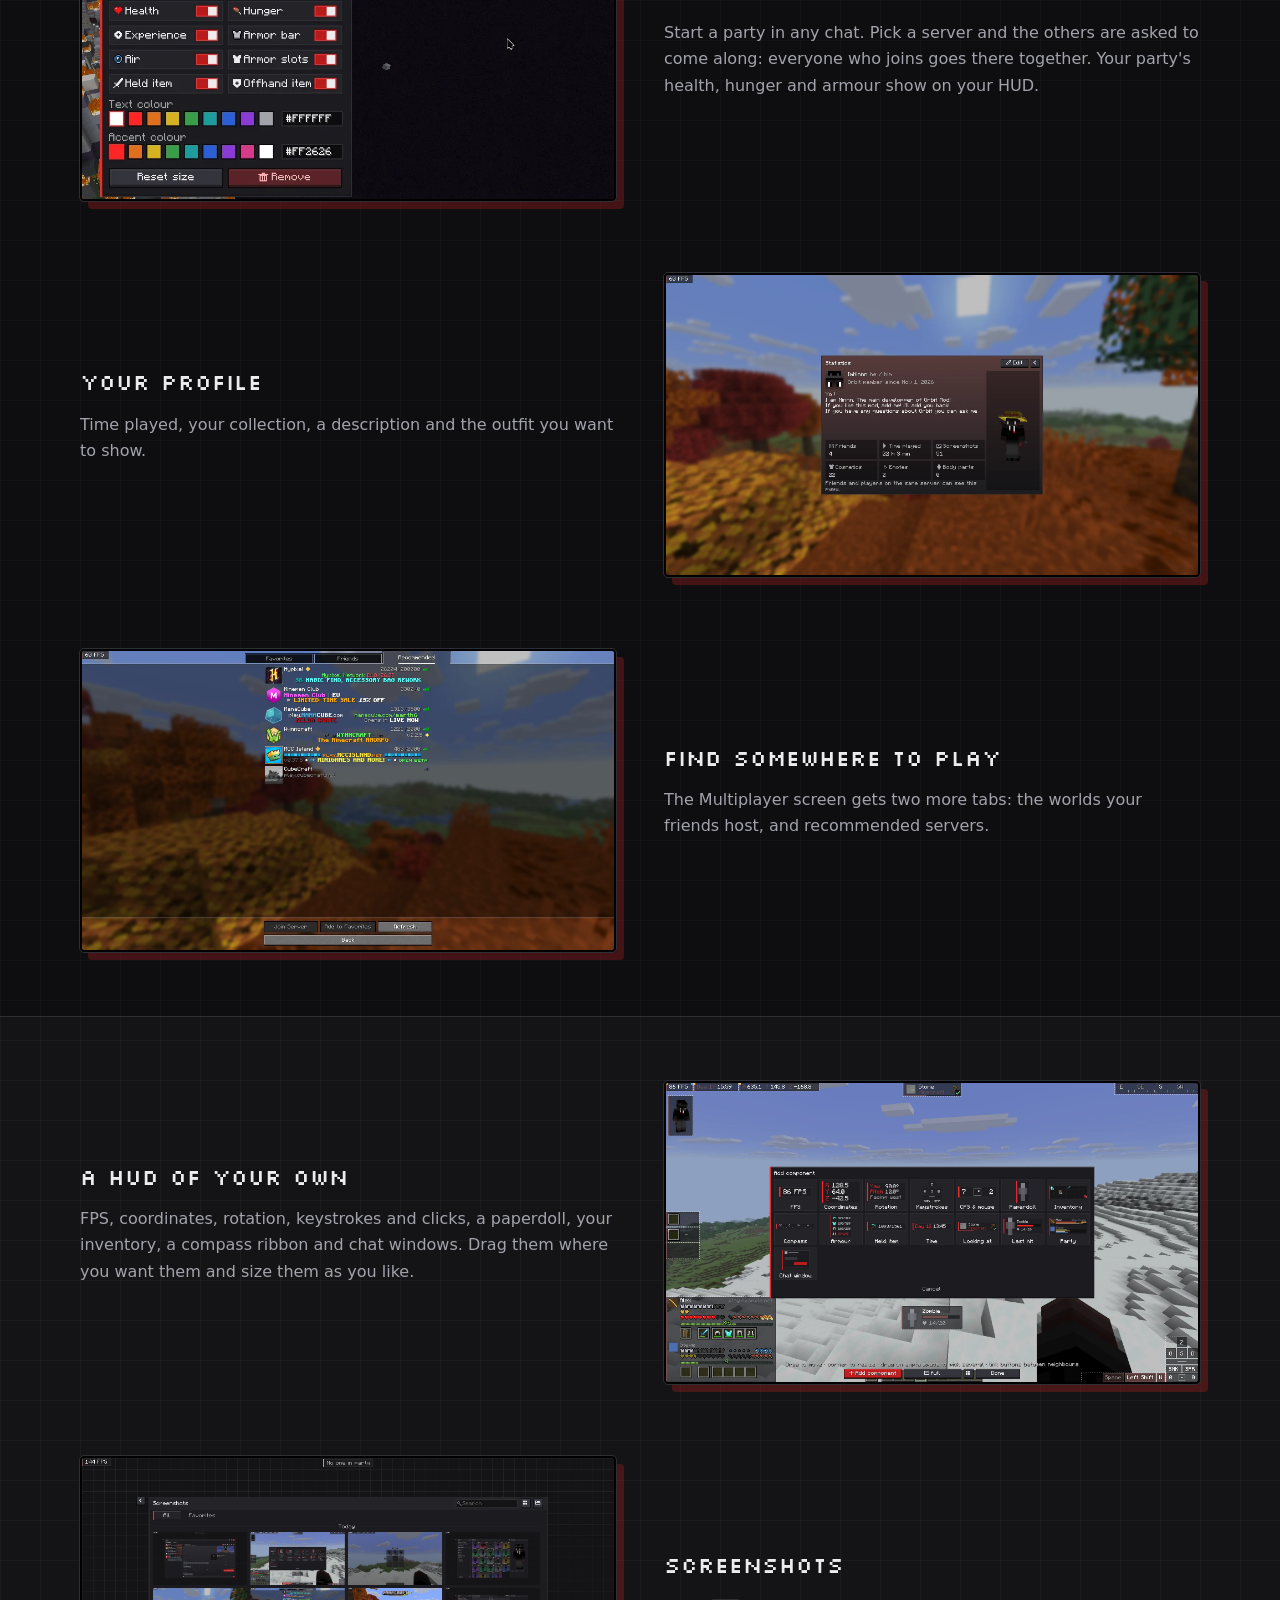
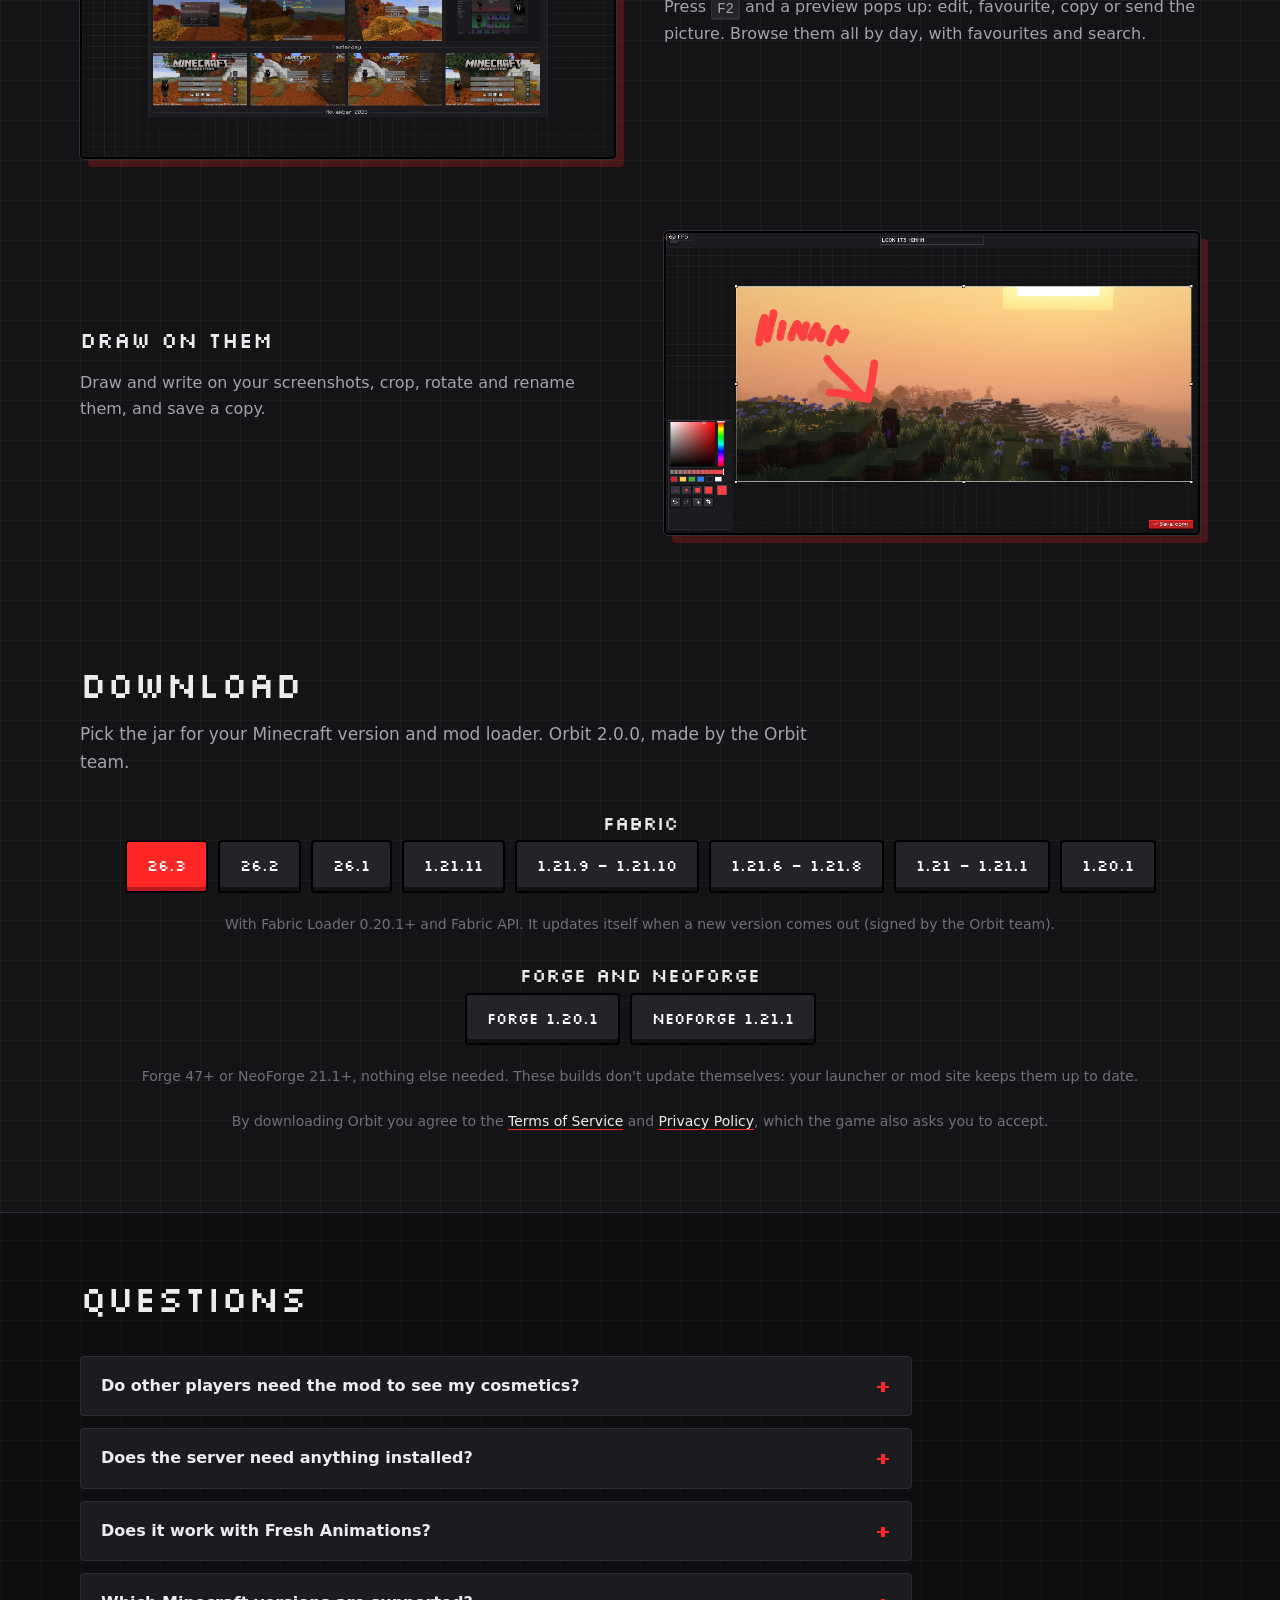
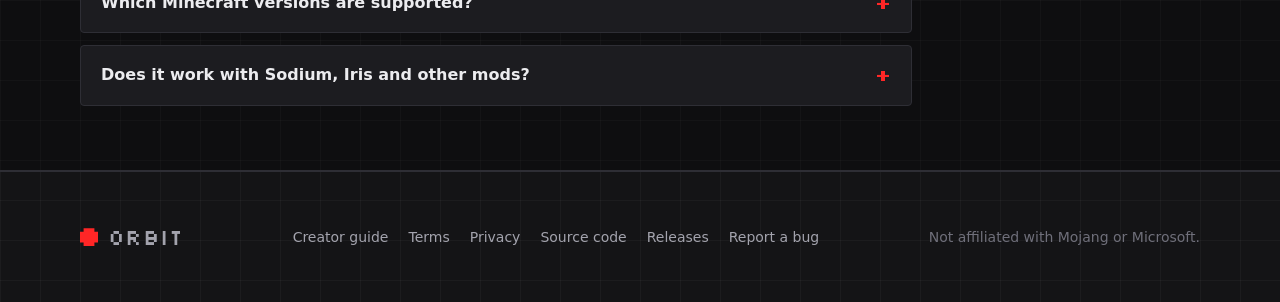
==== commit 350d4fef: "Website: every version and loader, new features and screenshots - Minecraft Java 1.20.1 to 26.3 on F" ====
--- a/website/index.html
+++ b/website/index.html
@@ -4,7 +4,7 @@
 	<meta charset="utf-8">
 	<meta name="viewport" content="width=device-width, initial-scale=1">
 	<title>Orbit – cosmetics, friends and more for Minecraft</title>
-	<meta name="description" content="Wear your own Blockbench cosmetics and play emotes in Minecraft Java 26.x: animated, physics-driven, and seen by every Orbit player on any server.">
+	<meta name="description" content="Wear your own Blockbench cosmetics and play emotes in Minecraft Java 1.20.1 to 26.3 (Fabric, Forge, NeoForge): animated, physics-driven, and seen by every Orbit player on any server.">
 	<meta name="theme-color" content="#141416">
 	<link rel="canonical" href="https://orbitcosmetics.dev/">
 	<meta property="og:type" content="website">
@@ -39,16 +39,16 @@
 		<section class="hero">
 			<div class="wrap">
 				<div>
-					<p class="eyebrow">Minecraft Java 26.1 – 26.3 · Fabric</p>
+					<p class="eyebrow">Minecraft Java 1.20.1 – 26.3 · Fabric, Forge, NeoForge</p>
 					<h1>Your models.<br>On your <span class="accent">player</span>.</h1>
-					<p class="lead">Orbit puts your own Blockbench models on your Minecraft player: hats, wings, backpacks, tails. They animate, react to how you move, and every Orbit player sees them, on any server. Emotes, friends and messages come with it.</p>
+					<p class="lead">Orbit puts your own Blockbench models on your Minecraft player: hats, wings, backpacks, tails. They animate, react to how you move, and every Orbit player sees them, on any server. Emotes, friends, parties and a HUD of your own come with it.</p>
 					<div class="button-row">
 						<a class="button" href="#download">Download</a>
 						<a class="button secondary" href="guide.html">Make a cosmetic</a>
 					</div>
-					<p class="meta">Free · Open source · No resource packs</p>
-				</div>
-				<img class="shot" src="assets/img/hero.webp" width="960" height="540" alt="The Minecraft title screen with the player wearing cosmetics from the Featured Catalog.">
+					<p class="meta">Free · Source on GitHub · No resource packs</p>
+				</div>
+				<img class="shot" src="assets/img/hero.webp" width="960" height="540" alt="The Minecraft title screen with Orbit's buttons, and the player wearing cosmetics from the Featured Catalog.">
 			</div>
 		</section>
 
@@ -77,7 +77,19 @@
 					</div>
 					<div class="card">
 						<h3>Friends</h3>
-						<p>Messages, screenshots and world invites, a profile page, and worlds your friends host.</p>
+						<p>Messages and group chats, screenshots and world invites, a profile page, and worlds your friends host.</p>
+					</div>
+					<div class="card">
+						<h3>Parties</h3>
+						<p>Start a party with friends, go to a server together with one vote, and see their health on your HUD.</p>
+					</div>
+					<div class="card">
+						<h3>Your HUD</h3>
+						<p>FPS, coordinates, keystrokes, a compass, your inventory and more, placed and sized anywhere.</p>
+					</div>
+					<div class="card">
+						<h3>Screenshots and zoom</h3>
+						<p>Edit, crop and send screenshots right after taking them, browse them all, and zoom with <kbd>C</kbd>.</p>
 					</div>
 					<div class="card">
 						<h3>Safe by design</h3>
@@ -116,6 +128,20 @@
 		<section class="band">
 			<div class="wrap">
 				<div class="split flip">
+					<img class="shot" src="assets/img/groups.webp" width="960" height="540" loading="lazy" alt="The Social screen: a group chat with its messages, a party started in it, and the list of members.">
+					<div>
+						<h3>Friends and group chats</h3>
+						<p>Chat with friends one to one or in groups, end-to-end encrypted, and send them screenshots, cosmetics and world invites. Chats can float over the game too.</p>
+					</div>
+				</div>
+				<div class="split">
+					<img class="shot" src="assets/img/party.webp" width="968" height="557" loading="lazy" alt="The party HUD component and its settings: a party member's health, hunger, armour and items.">
+					<div>
+						<h3>Play as a party</h3>
+						<p>Start a party in any chat. Pick a server and the others are asked to come along: everyone who joins goes there together. Your party's health, hunger and armour show on your HUD.</p>
+					</div>
+				</div>
+				<div class="split flip">
 					<img class="shot" src="assets/img/stats.webp" width="960" height="540" loading="lazy" alt="A statistics page: time played, screenshots, cosmetics and emotes, with the outfit shown on the player.">
 					<div>
 						<h3>Your profile</h3>
@@ -132,18 +158,57 @@
 			</div>
 		</section>
 
+		<section>
+			<div class="wrap">
+				<div class="split flip">
+					<img class="shot" src="assets/img/hud.webp" width="960" height="540" loading="lazy" alt="The HUD editor: components placed around the screen, and the list to add more (FPS, coordinates, keystrokes, compass, paperdoll, inventory...).">
+					<div>
+						<h3>A HUD of your own</h3>
+						<p>FPS, coordinates, rotation, keystrokes and clicks, a paperdoll, your inventory, a compass ribbon and chat windows. Drag them where you want them and size them as you like.</p>
+					</div>
+				</div>
+				<div class="split">
+					<img class="shot" src="assets/img/screenshots.webp" width="960" height="540" loading="lazy" alt="The screenshot manager: screenshots by day, with favourites and search.">
+					<div>
+						<h3>Screenshots</h3>
+						<p>Press <kbd>F2</kbd> and a preview pops up: edit, favourite, copy or send the picture. Browse them all by day, with favourites and search.</p>
+					</div>
+				</div>
+				<div class="split flip">
+					<img class="shot" src="assets/img/screenshot-editor.webp" width="960" height="540" loading="lazy" alt="The screenshot editor: a screenshot with a drawing on it, a colour picker, and its crop handles.">
+					<div>
+						<h3>Draw on them</h3>
+						<p>Draw and write on your screenshots, crop, rotate and rename them, and save a copy.</p>
+					</div>
+				</div>
+			</div>
+		</section>
+
 		<section id="download">
 			<div class="wrap">
 				<div class="section-head">
 					<h2>Download</h2>
-					<p>Pick the jar for your Minecraft version. <span data-latest>Orbit 1.0.0</span>, signed by the Orbit team; it updates itself when a new version comes out.</p>
-				</div>
+					<p>Pick the jar for your Minecraft version and mod loader. <span data-latest>Orbit 2.0.0</span>, made by the Orbit team.</p>
+				</div>
+				<h3 class="loader">Fabric</h3>
 				<div class="downloads">
-					<a class="button" data-target="26.3" href="https://api.orbitcosmetics.dev/v1/mod/releases/1.0.0/26.3">Minecraft 26.3</a>
-					<a class="button secondary" data-target="26.2" href="https://api.orbitcosmetics.dev/v1/mod/releases/1.0.0/26.2">Minecraft 26.2</a>
-					<a class="button secondary" data-target="26.1" href="https://api.orbitcosmetics.dev/v1/mod/releases/1.0.0/26.1">Minecraft 26.1</a>
-				</div>
-				<p class="meta">Needs Fabric Loader 0.20.1+ and Fabric API. By downloading Orbit you agree to the <a href="terms.html">Terms of Service</a> and <a href="privacy.html">Privacy Policy</a>, which the game also asks you to accept.</p>
+					<a class="button" data-target="26.3" href="https://api.orbitcosmetics.dev/v1/mod/releases/2.0.0/26.3">26.3</a>
+					<a class="button secondary" data-target="26.2" href="https://api.orbitcosmetics.dev/v1/mod/releases/2.0.0/26.2">26.2</a>
+					<a class="button secondary" data-target="26.1" href="https://api.orbitcosmetics.dev/v1/mod/releases/2.0.0/26.1">26.1</a>
+					<a class="button secondary" data-target="1.21.11" href="https://api.orbitcosmetics.dev/v1/mod/releases/2.0.0/1.21.11">1.21.11</a>
+					<a class="button secondary" data-target="1.21.10" href="https://api.orbitcosmetics.dev/v1/mod/releases/2.0.0/1.21.10">1.21.9 – 1.21.10</a>
+					<a class="button secondary" data-target="1.21.8" href="https://api.orbitcosmetics.dev/v1/mod/releases/2.0.0/1.21.8">1.21.6 – 1.21.8</a>
+					<a class="button secondary" data-target="1.21.1" href="https://api.orbitcosmetics.dev/v1/mod/releases/2.0.0/1.21.1">1.21 – 1.21.1</a>
+					<a class="button secondary" data-target="1.20.1" href="https://api.orbitcosmetics.dev/v1/mod/releases/2.0.0/1.20.1">1.20.1</a>
+				</div>
+				<p class="meta">With Fabric Loader 0.20.1+ and Fabric API. It updates itself when a new version comes out (signed by the Orbit team).</p>
+				<h3 class="loader">Forge and NeoForge</h3>
+				<div class="downloads">
+					<a class="button secondary" data-target="forge-1.20.1" href="https://api.orbitcosmetics.dev/v1/mod/releases/2.0.0/forge-1.20.1">Forge 1.20.1</a>
+					<a class="button secondary" data-target="neoforge-1.21.1" href="https://api.orbitcosmetics.dev/v1/mod/releases/2.0.0/neoforge-1.21.1">NeoForge 1.21.1</a>
+				</div>
+				<p class="meta">Forge 47+ or NeoForge 21.1+, nothing else needed. These builds don't update themselves: your launcher or mod site keeps them up to date.</p>
+				<p class="meta">By downloading Orbit you agree to the <a href="terms.html">Terms of Service</a> and <a href="privacy.html">Privacy Policy</a>, which the game also asks you to accept.</p>
 			</div>
 		</section>
 
@@ -167,7 +232,11 @@
 					</details>
 					<details>
 						<summary>Which Minecraft versions are supported?</summary>
-						<p>Minecraft Java 26.1, 26.2 and 26.3 with Fabric Loader 0.20.1+ and Fabric API. Download the jar made for your version.</p>
+						<p>Minecraft Java 1.20.1, 1.21 – 1.21.1, 1.21.6 – 1.21.11 and 26.1 – 26.3 on Fabric (with Fabric API), 1.20.1 on Forge and 1.21.1 on NeoForge. Download the jar made for your version and loader. Players on different versions see each other's cosmetics and can be friends and play in a party together.</p>
+					</details>
+					<details>
+						<summary>Does it work with Sodium, Iris and other mods?</summary>
+						<p>Yes. Orbit is tested with Sodium, Embeddium, Iris and Oculus (shaders on), Entity Model Features, playerAnimator and Better Combat, Epic Fight, First-Person Model and Curios.</p>
 					</details>
 				</div>
 			</div>
--- a/website/assets/style.css
+++ b/website/assets/style.css
@@ -207,6 +207,12 @@
 	text-align: center;
 }
 
+/* A loader's group of download buttons. */
+h3.loader {
+	text-align: center;
+	margin: 28px 0 4px;
+}
+
 .button-row {
 	display: flex;
 	flex-wrap: wrap;
